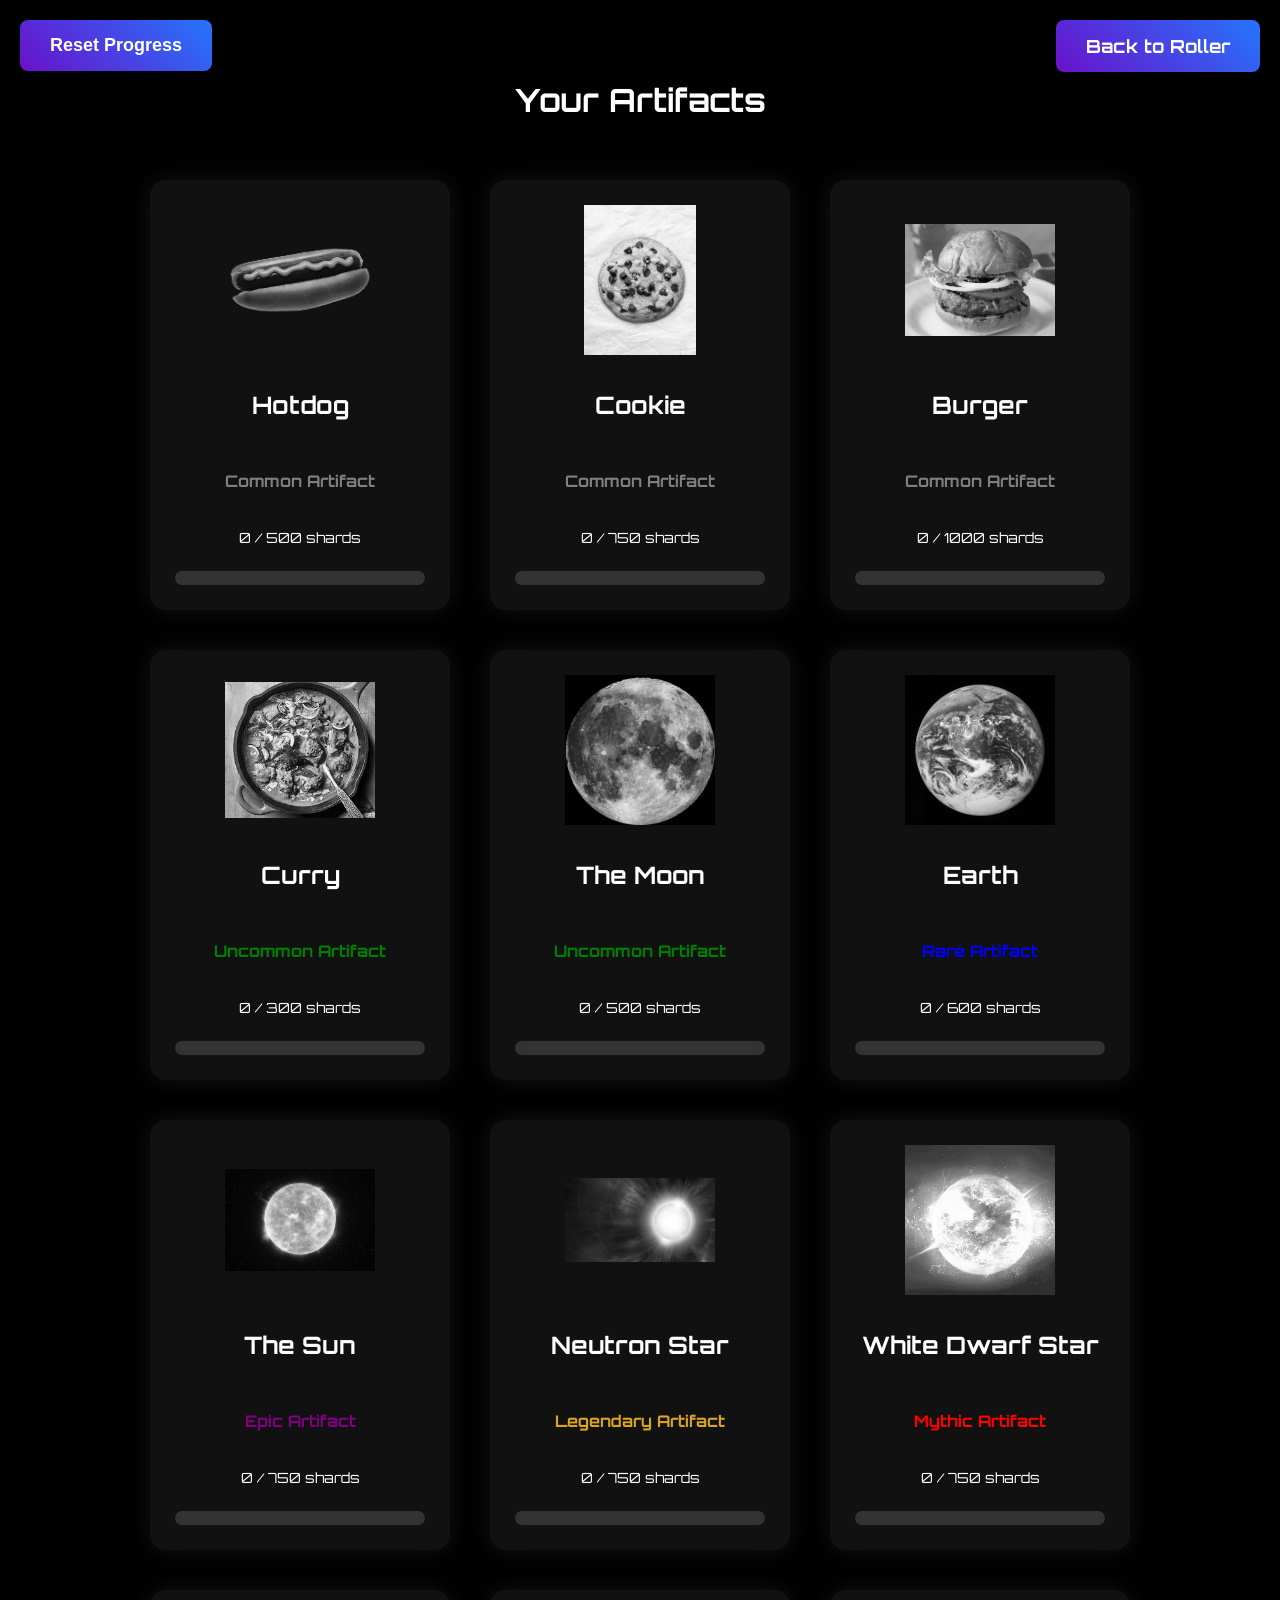
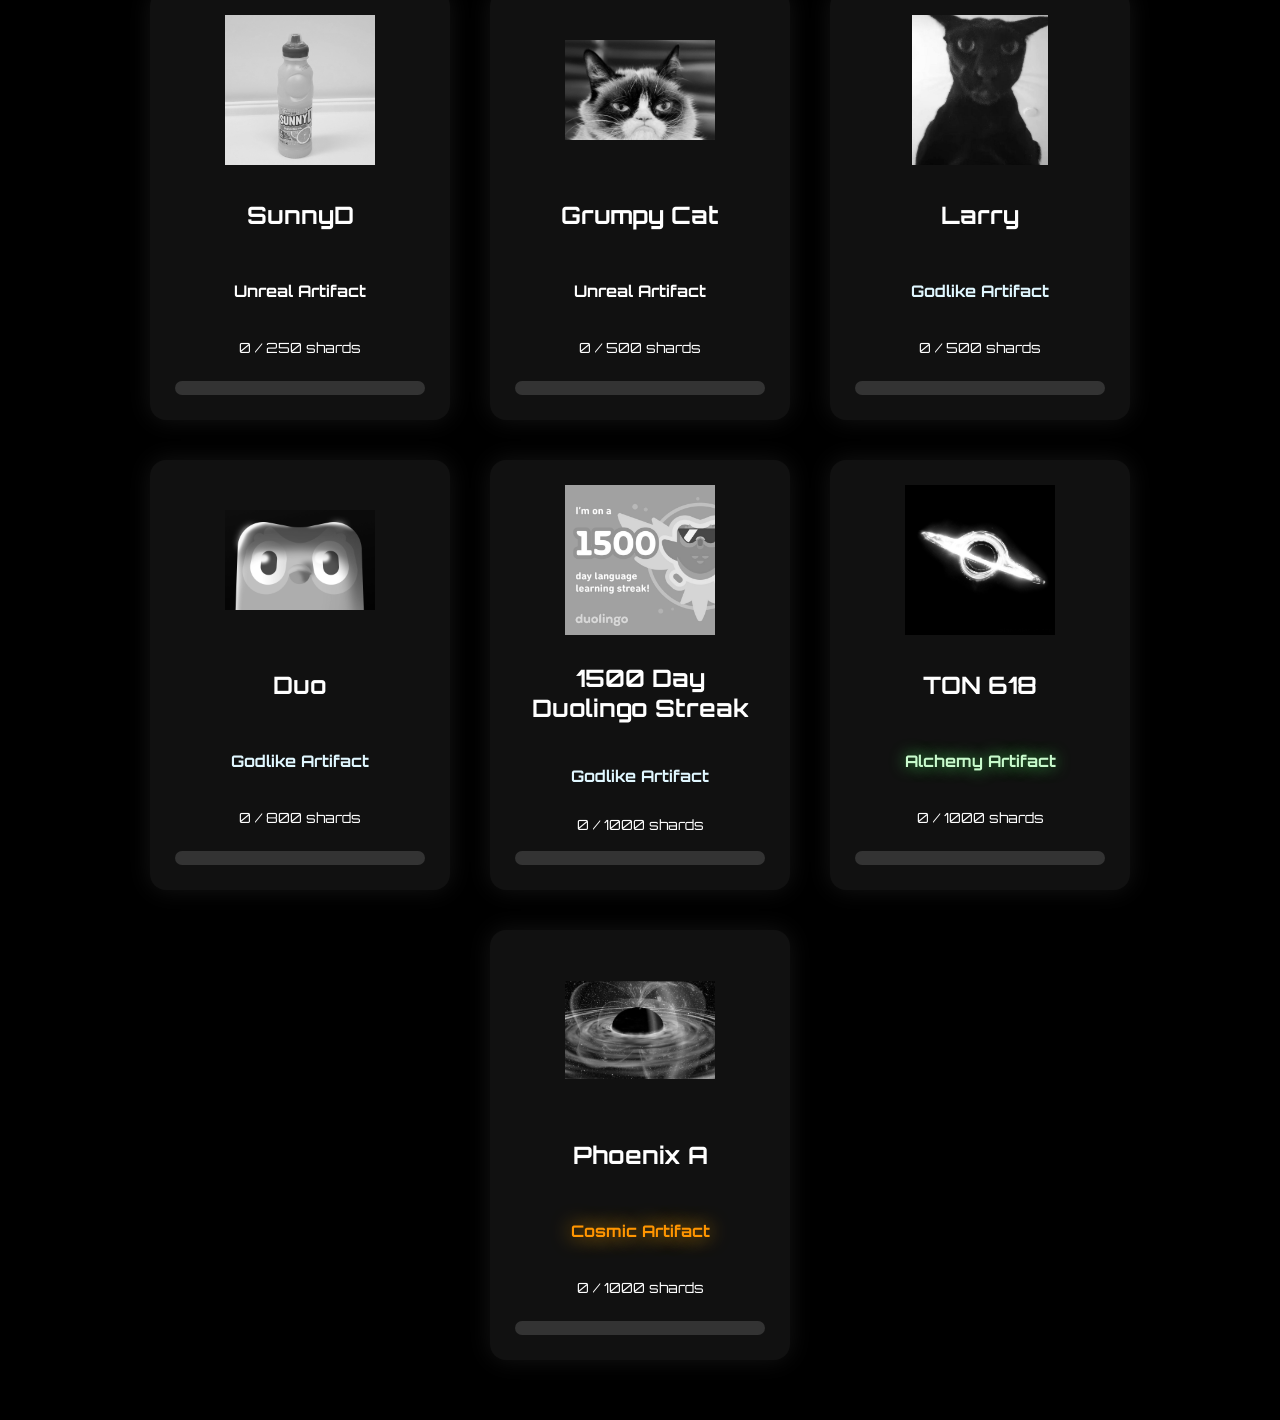
==== Game/artifacts.html @ 5b18cb6e "Organization for beta 9, new event, image fixes" ====
<!DOCTYPE html>
<html lang="en">

<head>
    <meta charset="UTF-8">
    <meta name="viewport" content="width=device-width, initial-scale=1.0">
    <title>Lucky Roller Artifacts</title>
    <link rel="stylesheet" href="/Game/CSS/artifacts.css">
</head>

<body>

    <button class="cool-button reset-button" onclick="resetShards()">Reset Progress</button>
    <a href="luckyRoller.html" class="cool-button back-button">Back to Roller</a>

    <h1>Your Artifacts</h1>

    <div class="artifact-container">

        <!-- Hotdog -->
        <div class="artifact-card">
            <img id="hotdogImage"
                src="/Assests/hotDog.png">
            <h2>Hotdog</h2>
            <p class="rarity" data-rarity="common">Common Artifact</p>
            <div class="progress-text" id="hotdogProgressText"></div>
            <div class="progress-bar">
                <div class="progress-fill" id="hotdogProgressFill"></div>
            </div>
        </div>

        <!-- Cookie -->
        <div class="artifact-card">
            <img id="cookieImage"
                src="/Assests/cookie.webp">
            <h2>Cookie</h2>
            <p class="rarity" data-rarity="common">Common Artifact</p>
            <div class="progress-text" id="cookieProgressText"></div>
            <div class="progress-bar">
                <div class="progress-fill" id="cookieProgressFill"></div>
            </div>
        </div>

        <!-- Burger -->
        <div class="artifact-card">
            <img id="burgerImage"
                src="/Assests/burger.jpg">
            <h2>Burger</h2>
            <p class="rarity" data-rarity="common">Common Artifact</p>
            <div class="progress-text" id="burgerProgressText"></div>
            <div class="progress-bar">
                <div class="progress-fill" id="burgerProgressFill"></div>
            </div>
        </div>

        <!-- Curry -->
        <div class="artifact-card">
            <img id="curryImage"
                src="/Assests/curry.jpg">
            <h2>Curry</h2>
            <p class="rarity" data-rarity="uncommon">Uncommon Artifact</p>
            <div class="progress-text" id="curryProgressText"></div>
            <div class="progress-bar">
                <div class="progress-fill" id="curryProgressFill"></div>
            </div>
        </div>

        <!-- The Moon -->
        <div class="artifact-card">
            <img id="moonImage"
                src="/Assests/moon.webp">
            <h2>The Moon</h2>
            <p class="rarity" data-rarity="uncommon">Uncommon Artifact</p>
            <div class="progress-text" id="moonProgressText"></div>
            <div class="progress-bar">
                <div class="progress-fill" id="moonProgressFill"></div>
            </div>
        </div>

        <!-- Earth -->
        <div class="artifact-card">
            <img id="earthImage"
                src="/Assests/earth.jpg">
            <h2>Earth</h2>
            <p class="rarity" data-rarity="rare">Rare Artifact</p>
            <div class="progress-text" id="earthProgressText"></div>
            <div class="progress-bar">
                <div class="progress-fill" id="earthProgressFill"></div>
            </div>
        </div>

        <!-- The Sun -->
        <div class="artifact-card">
            <img id="sunImage" src="/Assests/sun.webp">
            <h2>The Sun</h2>
            <p class="rarity" data-rarity="epic">Epic Artifact</p>
            <div class="progress-text" id="sunProgressText"></div>
            <div class="progress-bar">
                <div class="progress-fill" id="sunProgressFill"></div>
            </div>
        </div>

        <!-- Neutron Star -->
        <div class="artifact-card">
            <img id="neutronStarImage" src="/Assests/neutronStar.jpg">
            <h2>Neutron Star</h2>
            <p class="rarity" data-rarity="legendary">Legendary Artifact</p>
            <div class="progress-text" id="neutronStarProgressText"></div>
            <div class="progress-bar">
                <div class="progress-fill" id="neutronStarProgressFill"></div>
            </div>
        </div>

        <!-- White Dwarf Star -->
        <div class="artifact-card">
            <img id="whiteDwarfImage"
                src="/Assests/whiteDwarfStar.jpg">
            <h2>White Dwarf Star</h2>
            <p class="rarity" data-rarity="mythic">Mythic Artifact</p>
            <div class="progress-text" id="whiteDwarfProgressText"></div>
            <div class="progress-bar">
                <div class="progress-fill" id="whiteDwarfProgressFill"></div>
            </div>
        </div>

        <!-- SunnyD -->
        <div class="artifact-card">
            <img id="sunnydImage" src="/Assests/sunnyD.jpg">
            <h2>SunnyD</h2>
            <p class="rarity" data-rarity="unreal">Unreal Artifact</p>
            <div class="progress-text" id="sunnydProgressText"></div>
            <div class="progress-bar">
                <div class="progress-fill" id="sunnydProgressFill"></div>
            </div>
        </div>

        <!-- Grumpy Cat -->
        <div class="artifact-card">
            <img id="grumpyCatImage"
                src="/Assests/grumpyCat.webp">
            <h2>Grumpy Cat</h2>
            <p class="rarity" data-rarity="unreal">Unreal Artifact</p>
            <div class="progress-text" id="grumpyCatProgressText"></div>
            <div class="progress-bar">
                <div class="progress-fill" id="grumpyCatProgressFill"></div>
            </div>
        </div>

        <!-- Larry -->
        <div class="artifact-card">
            <img id="larryImage" src="/Assests/larry.jpeg">
            <h2>Larry</h2>
            <p class="rarity" data-rarity="godlike">Godlike Artifact</p>
            <div class="progress-text" id="larryProgressText"></div>
            <div class="progress-bar">
                <div class="progress-fill" id="larryProgressFill"></div>
            </div>
        </div>

        <!-- Duo -->
        <div class="artifact-card">
            <img id="duoImage" src="/Assests/duo.webp">
            <h2>Duo</h2>
            <p class="rarity" data-rarity="godlike">Godlike Artifact</p>
            <div class="progress-text" id="duoProgressText"></div>
            <div class="progress-bar">
                <div class="progress-fill" id="duoProgressFill"></div>
            </div>
        </div>

        <!-- 1500 Day Duolingo Streak -->
        <div class="artifact-card">
            <img id="duoStreakImage" src="/Assests/1500Day.jpg">
            <h2>1500 Day Duolingo Streak</h2>
            <p class="rarity" data-rarity="godlike">Godlike Artifact</p>
            <div class="progress-text" id="duoStreakProgressText"></div>
            <div class="progress-bar">
                <div class="progress-fill" id="duoStreakProgressFill"></div>
            </div>
        </div>

        <!-- TON 618 -->
        <div class="artifact-card">
            <img id="ton618Image" src="/Assests/ton618.png">
            <h2>TON 618</h2>
            <p class="rarity" data-rarity="alchemy">Alchemy Artifact</p>
            <div class="progress-text" id="ton618ProgressText"></div>
            <div class="progress-bar">
                <div class="progress-fill" id="ton618ProgressFill"></div>
            </div>
        </div>

        <!-- Phoenix A -->
        <div class="artifact-card">
            <img id="phoenixAImage"
                src="/Assests/phoenixA.webp">
            <h2>Phoenix A</h2>
            <p class="rarity" data-rarity="cosmic">Cosmic Artifact</p>
            <div class="progress-text" id="phoenixAProgressText"></div>
            <div class="progress-bar">
                <div class="progress-fill" id="phoenixAProgressFill"></div>
            </div>
        </div>

    </div>

    <script src="/Game/JS/artifacts.js"></script>

</body>

</html>
---- Game/CSS/artifacts.css ----
@import url('https://fonts.googleapis.com/css2?family=Orbitron:wght@400;700;900&display=swap');

        body {
            background-color: black;
            color: white;
            font-family: 'Orbitron', sans-serif;
            margin: 0;
        }

        .back-button,
        .reset-button {
            position: fixed;
            top: 20px;
            z-index: 1000;
        }

        .back-button {
            right: 20px;
        }

        .reset-button {
            left: 20px;
        }

        .cool-button {
            padding: 15px 30px;
            border: none;
            border-radius: 8px;
            cursor: pointer;
            font-size: 18px;
            font-weight: bold;
            text-decoration: none;
            color: white;
            background: linear-gradient(45deg, #6a11cb 0%, #2575fc 100%);
            box-shadow: 0 4px 15px rgba(0, 0, 0, 0.2);
            transition: all 0.3s ease;
        }

        .cool-button:hover {
            background: linear-gradient(45deg, #5c0cad 0%, #1e64d8 100%);
        }

        h1 {
            text-align: center;
            margin-top: 80px;
        }

        .artifact-container {
            display: flex;
            justify-content: center;
            gap: 40px;
            margin: 60px auto;
            flex-wrap: wrap;
            max-width: 1200px;
        }

        .artifact-card {
            background: #111;
            border-radius: 16px;
            padding: 25px;
            width: 250px;
            text-align: center;
            box-shadow: 0 0 25px rgba(255, 255, 255, 0.08);
            display: flex;
            flex-direction: column;
            justify-content: space-between;
            height: 380px;
        }

        .artifact-card img {
            width: 150px;
            height: 150px;
            object-fit: contain;
            filter: grayscale(100%);
            transition: filter 0.4s ease;
            margin: 0 auto;
        }

        .artifact-card img.unlocked {
            filter: grayscale(0%);
        }

        .rarity {
            margin-bottom: 12px;
            font-weight: bold;
        }

        .rarity[data-rarity="common"] {
            color: gray;
        }

        .rarity[data-rarity="uncommon"] {
            color: green;
        }

        .rarity[data-rarity="rare"] {
            color: blue;
        }

        .rarity[data-rarity="epic"] {
            color: purple;
        }

        .rarity[data-rarity="legendary"] {
            color: goldenrod;
        }

        .rarity[data-rarity="mythic"] {
            color: red;
        }

        .rarity[data-rarity="unreal"] {
            color: white;
        }

        .rarity[data-rarity="godlike"] {
            color: #e0f7ff;
            animation: godlikeGlow 3s infinite alternate;
        }

        .rarity[data-rarity="alchemy"] {
            color: #c8facc;
            animation: alchemyGlow 2s infinite alternate;
            text-shadow: 0 0 15px #43c653;
        }

        .rarity[data-rarity="cosmic"] {
            color: #ff9500;
            animation: cosmicGlow 2.5s infinite alternate;
            text-shadow: 0 0 20px #ffaa00;
        }

        @keyframes godlikeGlow {
            0% {
                color: #e0f7ff;
                text-shadow: 0 0 10px #e0f7ff;
            }

            100% {
                color: #1565c0;
                text-shadow: 0 0 35px #1565c0;
            }
        }

        @keyframes alchemyGlow {
            0% {
                color: #c8facc;
                text-shadow: 0 0 10px #c8facc;
            }

            100% {
                color: #1f7a30;
                text-shadow: 0 0 35px #1f7a30;
            }
        }

        @keyframes cosmicGlow {
            0% {
                color: #ff9500;
                text-shadow: 0 0 15px #ff9500;
            }

            50% {
                color: #ffc300;
                text-shadow: 0 0 25px #ffc300;
            }

            100% {
                color: #ff6b00;
                text-shadow: 0 0 35px #ff6b00;
            }
        }

        .progress-text {
            margin: 10px 0;
            font-size: 14px;
        }

        .progress-bar {
            background: #333;
            border-radius: 10px;
            height: 14px;
            overflow: hidden;
        }

        .progress-fill {
            background: linear-gradient(90deg, #6a11cb, #2575fc);
            height: 100%;
            width: 0%;
            transition: width 0.4s ease;
        }
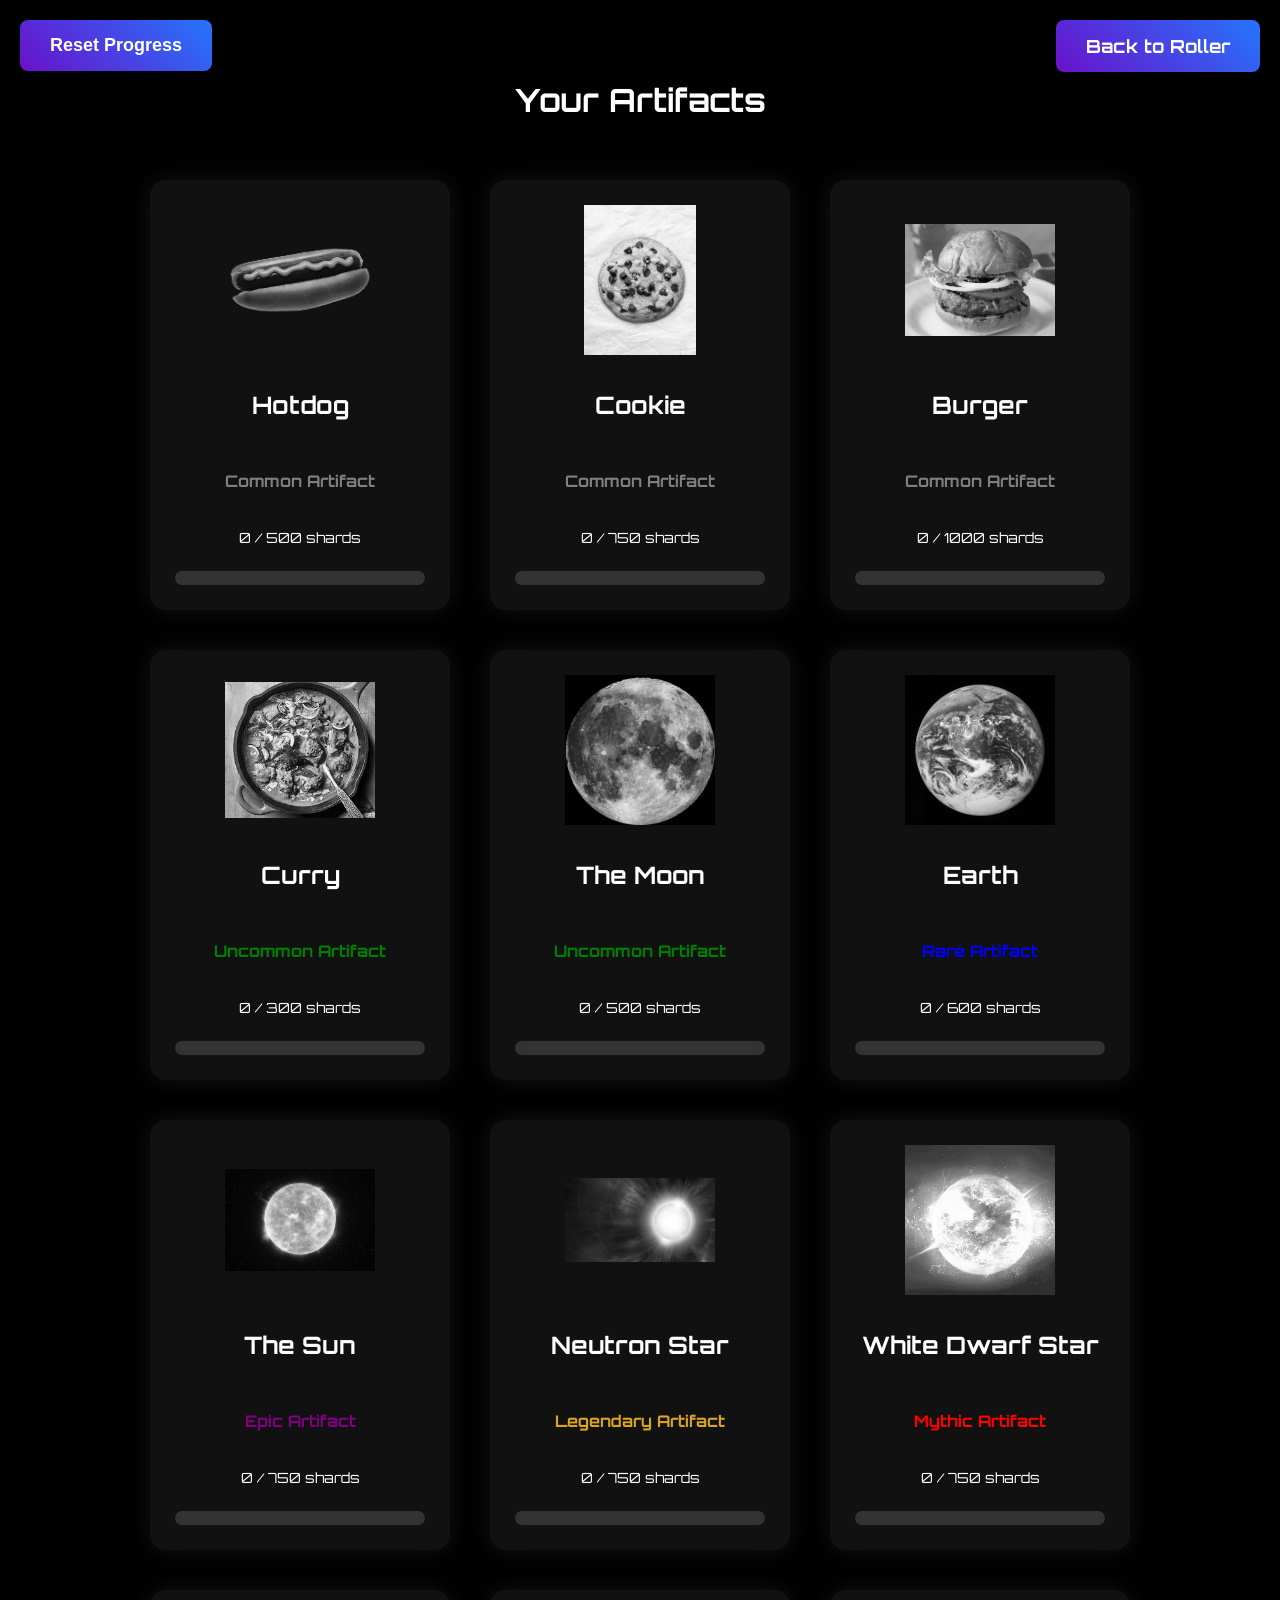
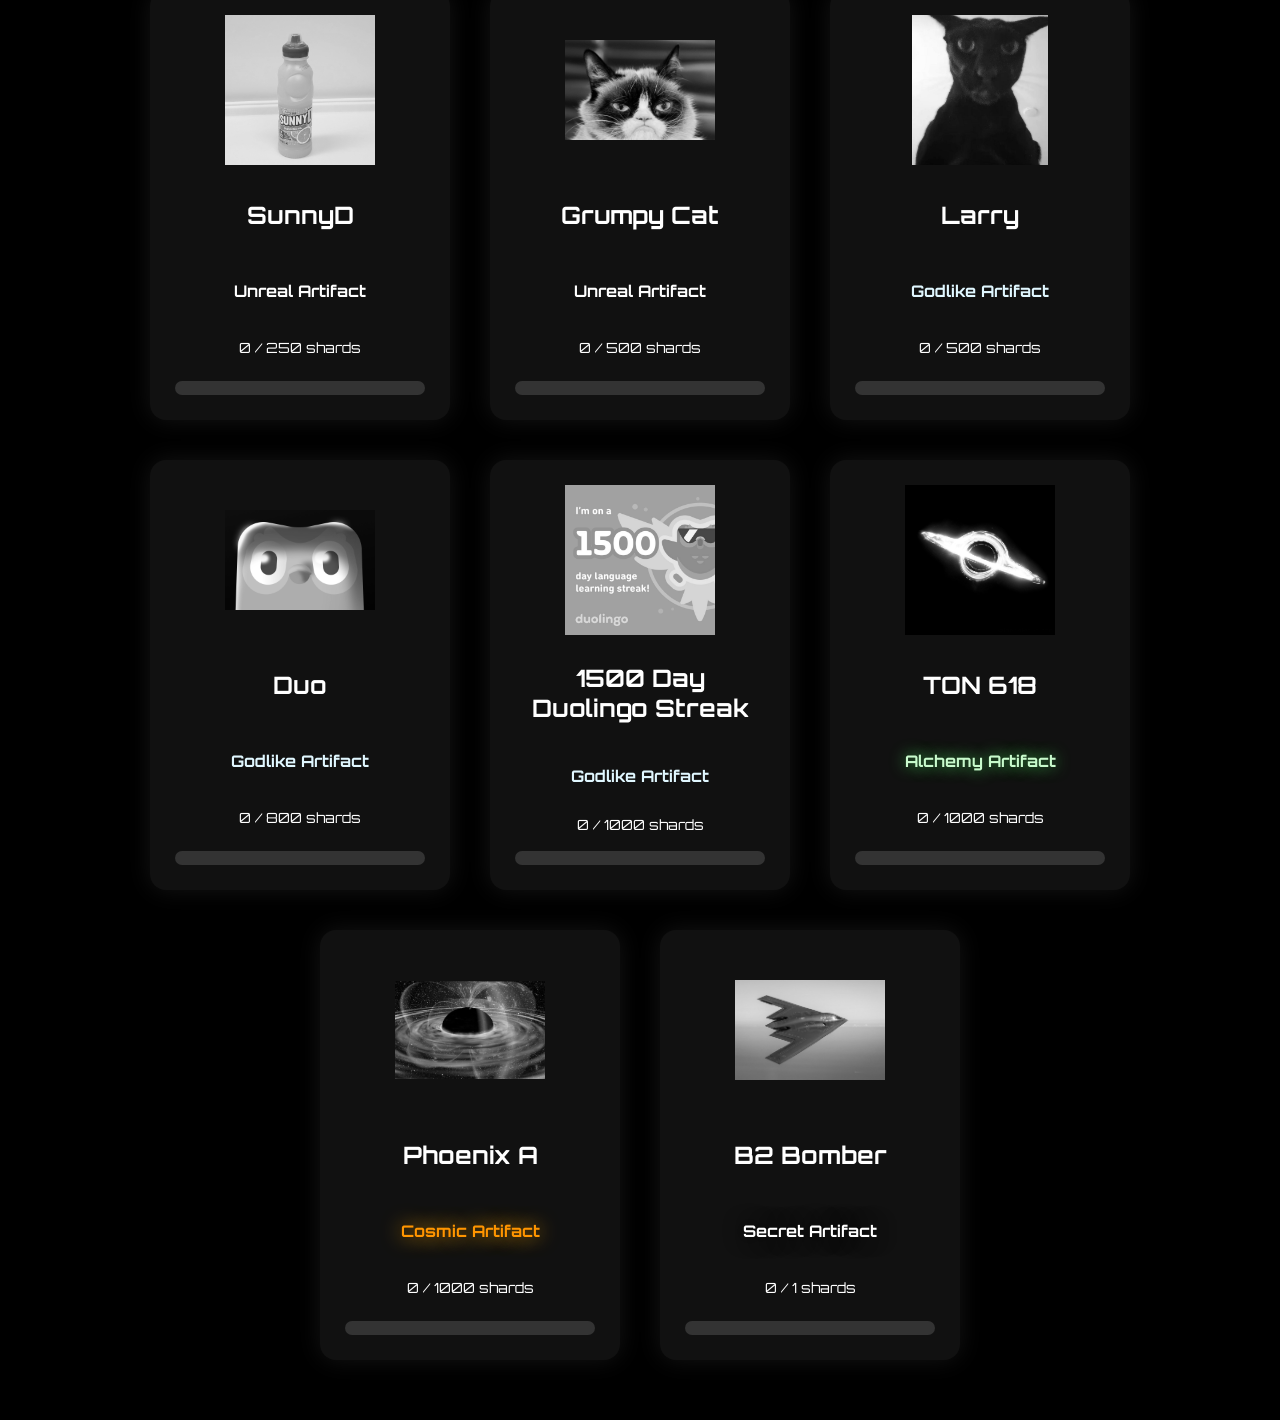
==== commit 3e996396: "Add files via upload" ====
--- a/Game/artifacts.html
+++ b/Game/artifacts.html
@@ -6,6 +6,7 @@
     <meta name="viewport" content="width=device-width, initial-scale=1.0">
     <title>Lucky Roller Artifacts</title>
     <link rel="stylesheet" href="/Game/CSS/artifacts.css">
+    <link rel="icon" type="image/png" href="/Assests/Images/signuplogingBG.jpg">
 </head>
 
 <body>
@@ -20,7 +21,7 @@
         <!-- Hotdog -->
         <div class="artifact-card">
             <img id="hotdogImage"
-                src="/Assests/hotDog.png">
+                src="/Assests/Images/hotDog.png">
             <h2>Hotdog</h2>
             <p class="rarity" data-rarity="common">Common Artifact</p>
             <div class="progress-text" id="hotdogProgressText"></div>
@@ -32,7 +33,7 @@
         <!-- Cookie -->
         <div class="artifact-card">
             <img id="cookieImage"
-                src="/Assests/cookie.webp">
+                src="/Assests/Images/cookie.webp">
             <h2>Cookie</h2>
             <p class="rarity" data-rarity="common">Common Artifact</p>
             <div class="progress-text" id="cookieProgressText"></div>
@@ -44,7 +45,7 @@
         <!-- Burger -->
         <div class="artifact-card">
             <img id="burgerImage"
-                src="/Assests/burger.jpg">
+                src="/Assests/Images/burger.jpg">
             <h2>Burger</h2>
             <p class="rarity" data-rarity="common">Common Artifact</p>
             <div class="progress-text" id="burgerProgressText"></div>
@@ -56,7 +57,7 @@
         <!-- Curry -->
         <div class="artifact-card">
             <img id="curryImage"
-                src="/Assests/curry.jpg">
+                src="/Assests/Images/curry.jpg">
             <h2>Curry</h2>
             <p class="rarity" data-rarity="uncommon">Uncommon Artifact</p>
             <div class="progress-text" id="curryProgressText"></div>
@@ -68,7 +69,7 @@
         <!-- The Moon -->
         <div class="artifact-card">
             <img id="moonImage"
-                src="/Assests/moon.webp">
+                src="/Assests/Images/moon.webp">
             <h2>The Moon</h2>
             <p class="rarity" data-rarity="uncommon">Uncommon Artifact</p>
             <div class="progress-text" id="moonProgressText"></div>
@@ -80,7 +81,7 @@
         <!-- Earth -->
         <div class="artifact-card">
             <img id="earthImage"
-                src="/Assests/earth.jpg">
+                src="/Assests/Images/earth.jpg">
             <h2>Earth</h2>
             <p class="rarity" data-rarity="rare">Rare Artifact</p>
             <div class="progress-text" id="earthProgressText"></div>
@@ -91,7 +92,7 @@
 
         <!-- The Sun -->
         <div class="artifact-card">
-            <img id="sunImage" src="/Assests/sun.webp">
+            <img id="sunImage" src="/Assests/Images/sun.webp">
             <h2>The Sun</h2>
             <p class="rarity" data-rarity="epic">Epic Artifact</p>
             <div class="progress-text" id="sunProgressText"></div>
@@ -102,7 +103,7 @@
 
         <!-- Neutron Star -->
         <div class="artifact-card">
-            <img id="neutronStarImage" src="/Assests/neutronStar.jpg">
+            <img id="neutronStarImage" src="/Assests/Images/neutronStar.jpg">
             <h2>Neutron Star</h2>
             <p class="rarity" data-rarity="legendary">Legendary Artifact</p>
             <div class="progress-text" id="neutronStarProgressText"></div>
@@ -113,8 +114,7 @@
 
         <!-- White Dwarf Star -->
         <div class="artifact-card">
-            <img id="whiteDwarfImage"
-                src="/Assests/whiteDwarfStar.jpg">
+            <img id="whiteDwarfImage" src="/Assests/Images/whiteDwarfStar.jpg">
             <h2>White Dwarf Star</h2>
             <p class="rarity" data-rarity="mythic">Mythic Artifact</p>
             <div class="progress-text" id="whiteDwarfProgressText"></div>
@@ -125,7 +125,7 @@
 
         <!-- SunnyD -->
         <div class="artifact-card">
-            <img id="sunnydImage" src="/Assests/sunnyD.jpg">
+            <img id="sunnydImage" src="/Assests/Images/sunnyD.jpg">
             <h2>SunnyD</h2>
             <p class="rarity" data-rarity="unreal">Unreal Artifact</p>
             <div class="progress-text" id="sunnydProgressText"></div>
@@ -136,8 +136,7 @@
 
         <!-- Grumpy Cat -->
         <div class="artifact-card">
-            <img id="grumpyCatImage"
-                src="/Assests/grumpyCat.webp">
+            <img id="grumpyCatImage" src="/Assests/Images/grumpyCat.webp">
             <h2>Grumpy Cat</h2>
             <p class="rarity" data-rarity="unreal">Unreal Artifact</p>
             <div class="progress-text" id="grumpyCatProgressText"></div>
@@ -148,7 +147,7 @@
 
         <!-- Larry -->
         <div class="artifact-card">
-            <img id="larryImage" src="/Assests/larry.jpeg">
+            <img id="larryImage" src="/Assests/Images/larry.jpeg">
             <h2>Larry</h2>
             <p class="rarity" data-rarity="godlike">Godlike Artifact</p>
             <div class="progress-text" id="larryProgressText"></div>
@@ -159,7 +158,7 @@
 
         <!-- Duo -->
         <div class="artifact-card">
-            <img id="duoImage" src="/Assests/duo.webp">
+            <img id="duoImage" src="/Assests/Images/duo.webp">
             <h2>Duo</h2>
             <p class="rarity" data-rarity="godlike">Godlike Artifact</p>
             <div class="progress-text" id="duoProgressText"></div>
@@ -170,7 +169,7 @@
 
         <!-- 1500 Day Duolingo Streak -->
         <div class="artifact-card">
-            <img id="duoStreakImage" src="/Assests/1500Day.jpg">
+            <img id="duoStreakImage" src="/Assests/Images/1500Day.jpg">
             <h2>1500 Day Duolingo Streak</h2>
             <p class="rarity" data-rarity="godlike">Godlike Artifact</p>
             <div class="progress-text" id="duoStreakProgressText"></div>
@@ -181,7 +180,7 @@
 
         <!-- TON 618 -->
         <div class="artifact-card">
-            <img id="ton618Image" src="/Assests/ton618.png">
+            <img id="ton618Image" src="/Assests/Images/ton618.png">
             <h2>TON 618</h2>
             <p class="rarity" data-rarity="alchemy">Alchemy Artifact</p>
             <div class="progress-text" id="ton618ProgressText"></div>
@@ -193,7 +192,7 @@
         <!-- Phoenix A -->
         <div class="artifact-card">
             <img id="phoenixAImage"
-                src="/Assests/phoenixA.webp">
+                src="/Assests/Images/phoenixA.webp">
             <h2>Phoenix A</h2>
             <p class="rarity" data-rarity="cosmic">Cosmic Artifact</p>
             <div class="progress-text" id="phoenixAProgressText"></div>
@@ -202,6 +201,18 @@
             </div>
         </div>
 
+        <!-- B2 Bomber -->
+        <div class="artifact-card">
+            <img id="b2BomberImage"
+                src="/Assests/Images/b2Bomber.jpg">
+            <h2>B2 Bomber</h2>
+            <p class="rarity" data-rarity="secret">Secret Artifact</p>
+            <div class="progress-text" id="b2BomberProgressText"></div>
+            <div class="progress-bar">
+                <div class="progress-fill" id="b2BomberProgressFill"></div>
+            </div>
+        </div>
+
     </div>
 
     <script src="/Game/JS/artifacts.js"></script>
--- a/Game/CSS/artifacts.css
+++ b/Game/CSS/artifacts.css
@@ -129,6 +129,11 @@
             animation: cosmicGlow 2.5s infinite alternate;
             text-shadow: 0 0 20px #ffaa00;
         }
+        
+        .rarity[data-rarity="secret"] {
+            color: white;
+            text-shadow: 0 0 20px black;
+        }
 
         @keyframes godlikeGlow {
             0% {
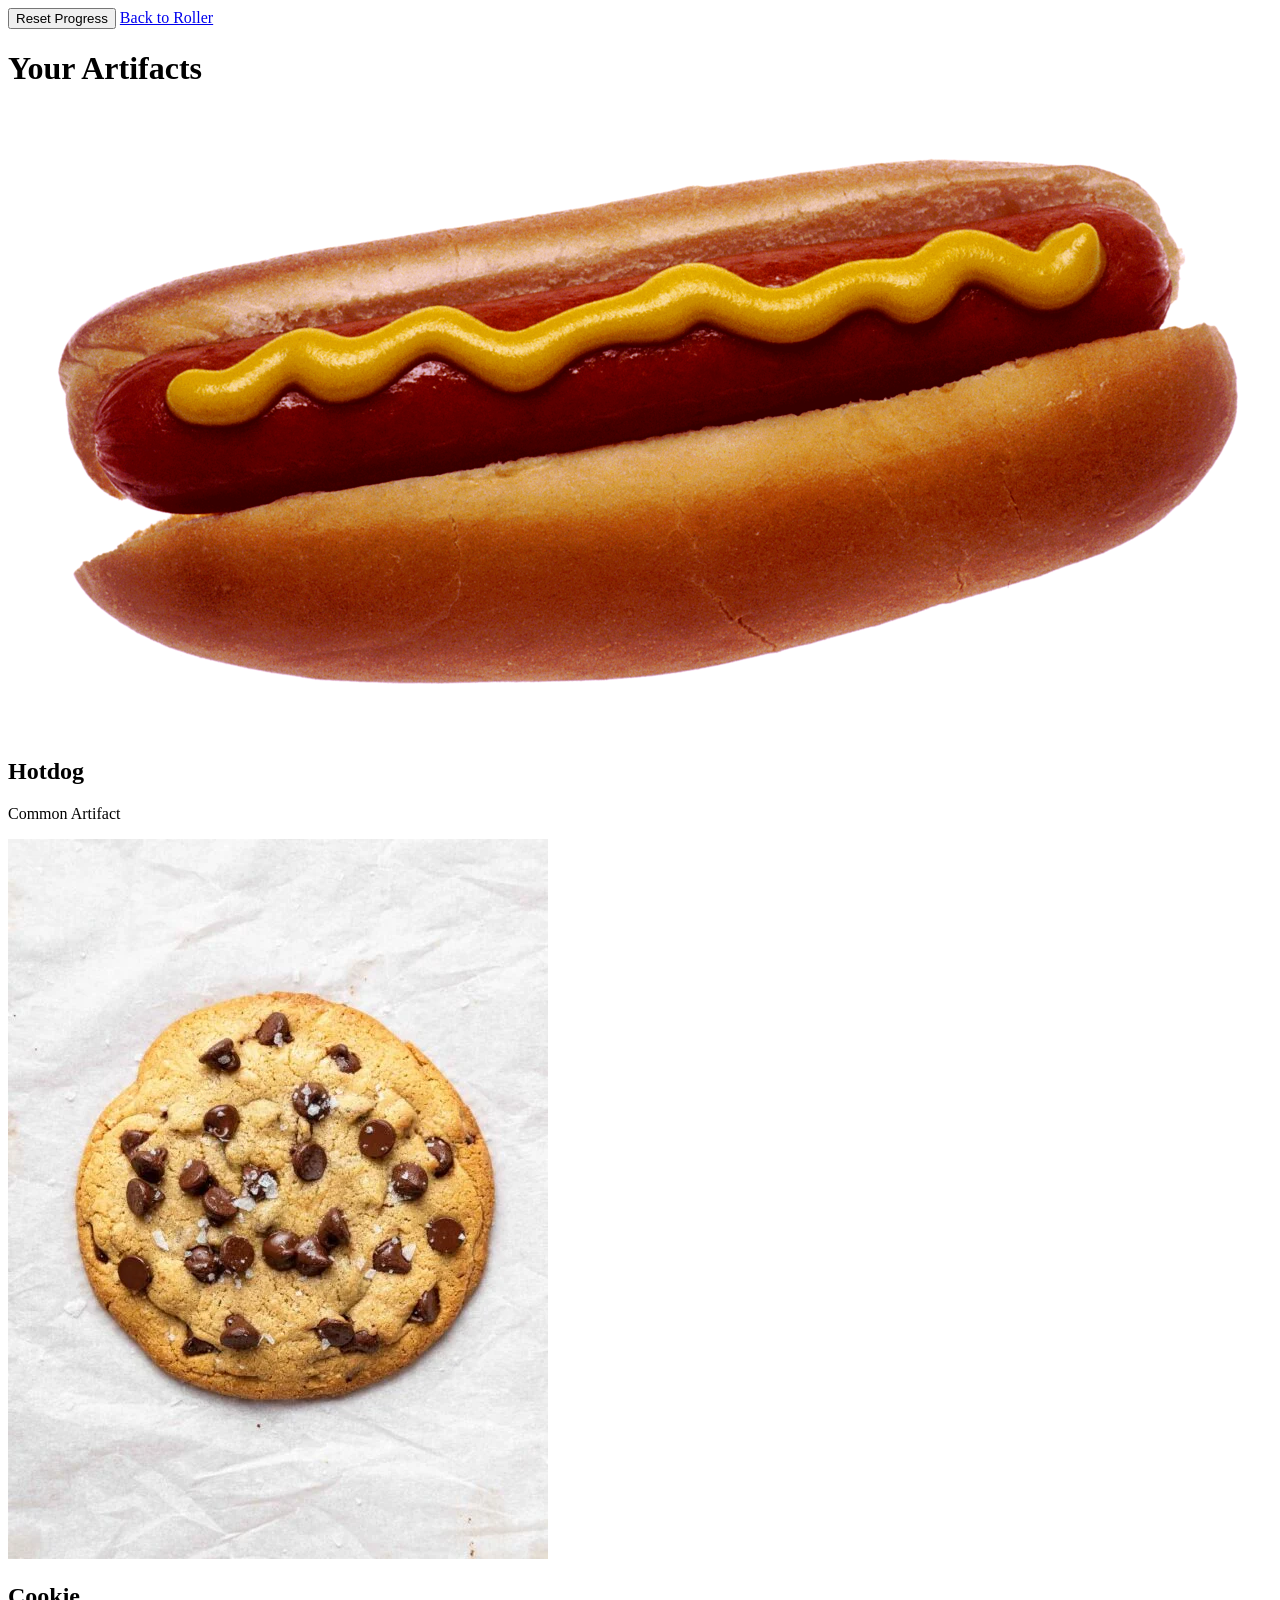
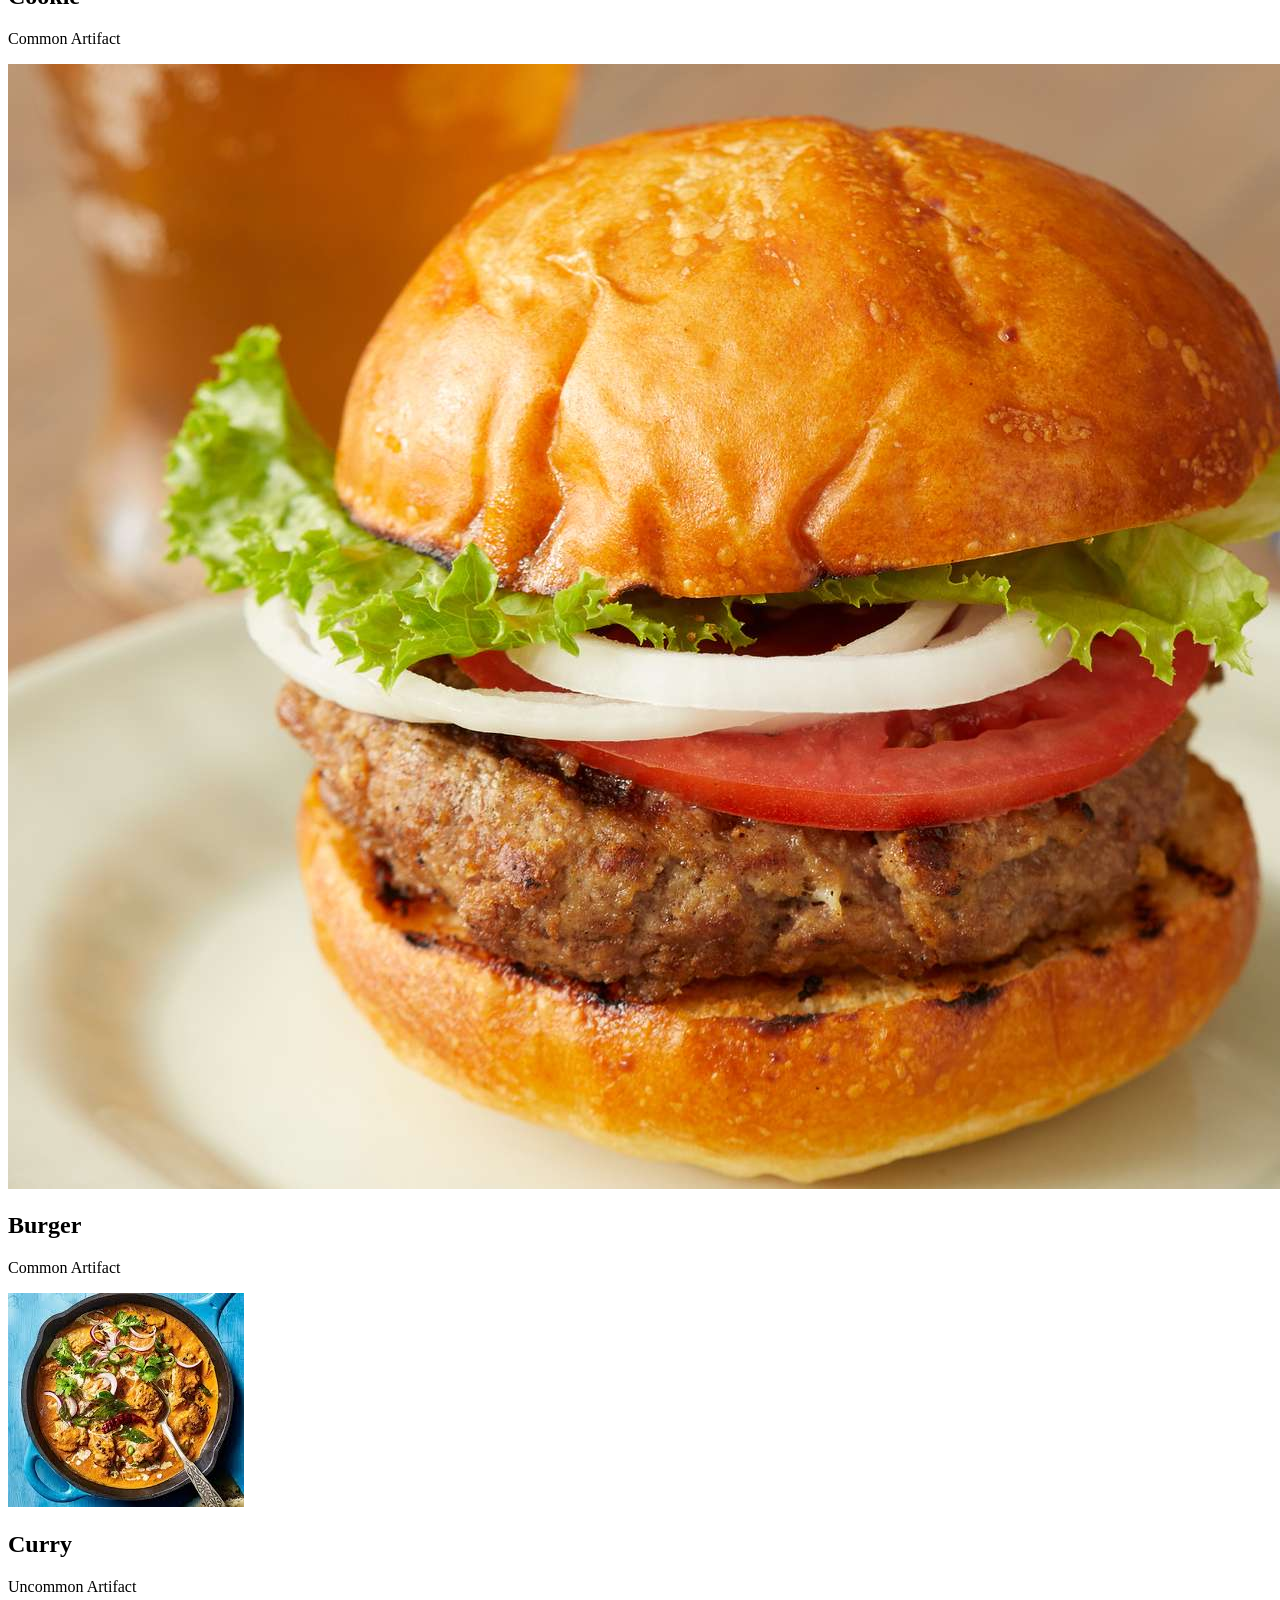
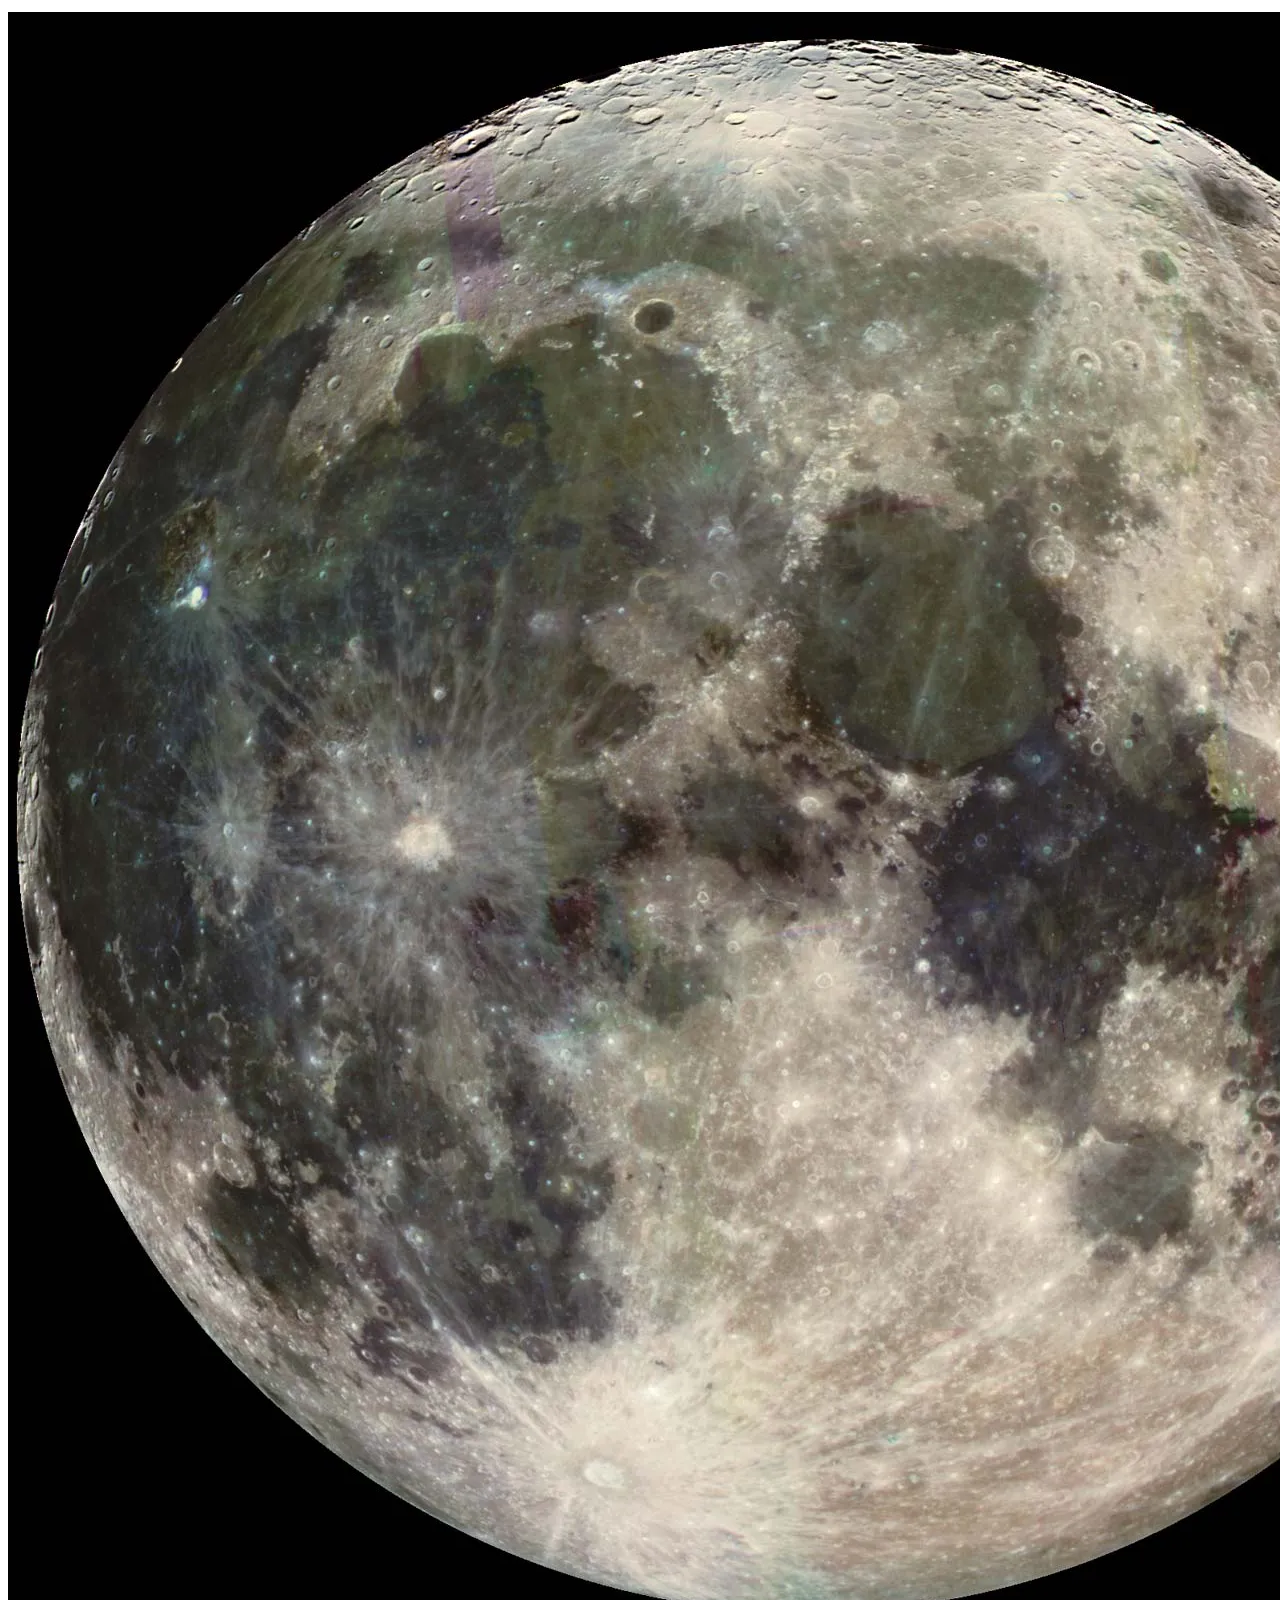
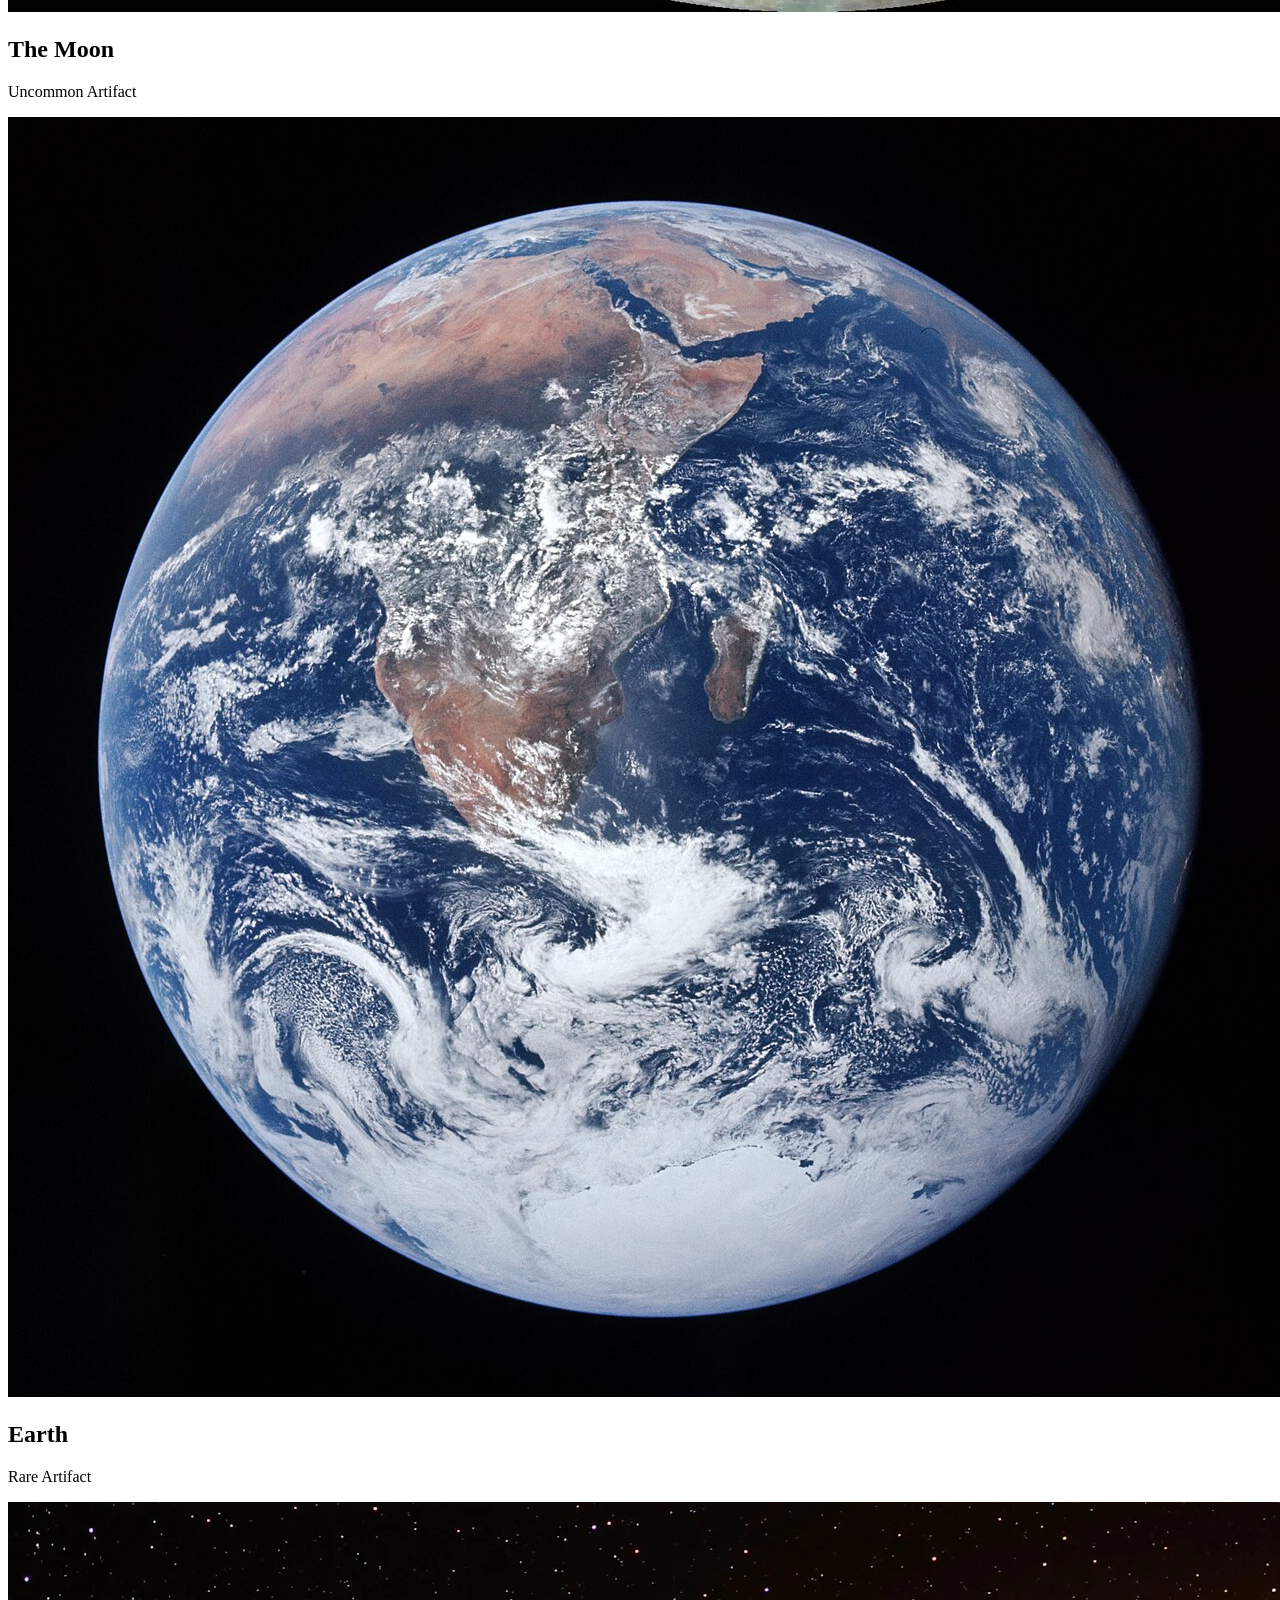
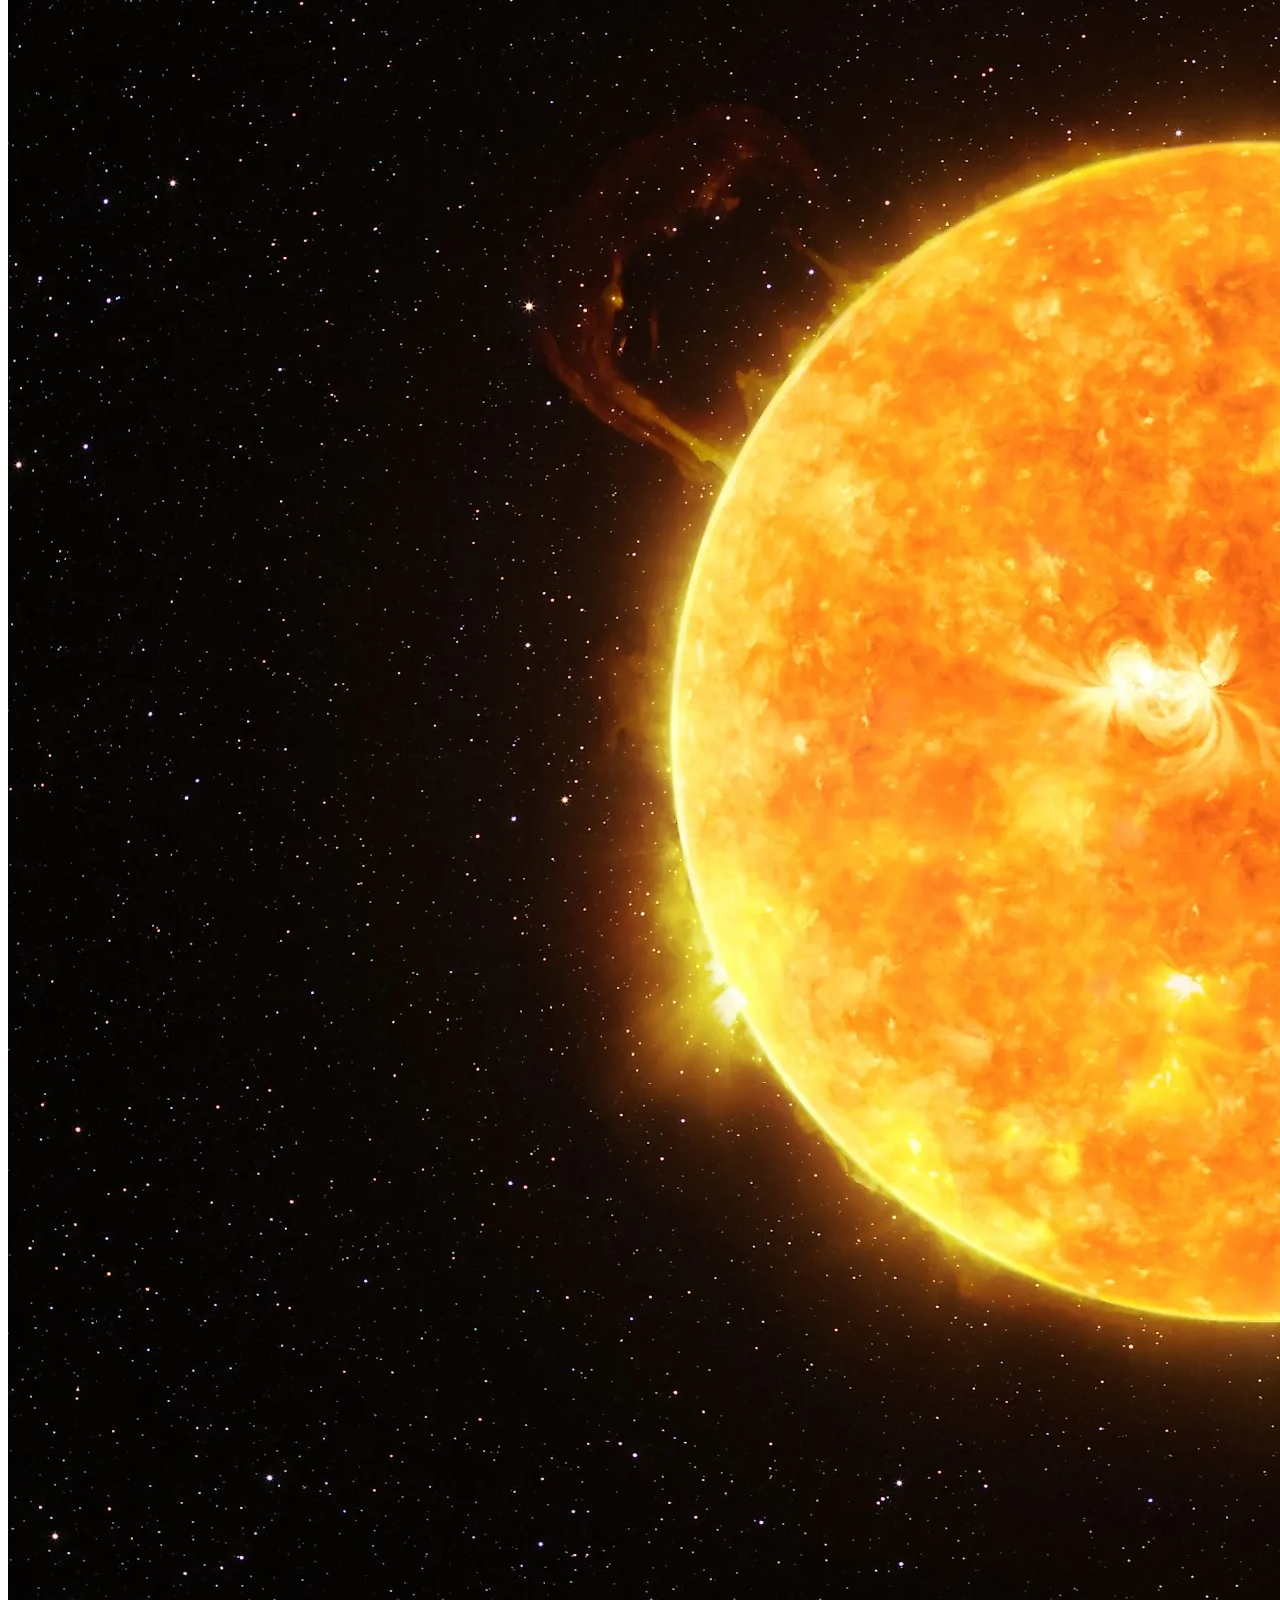
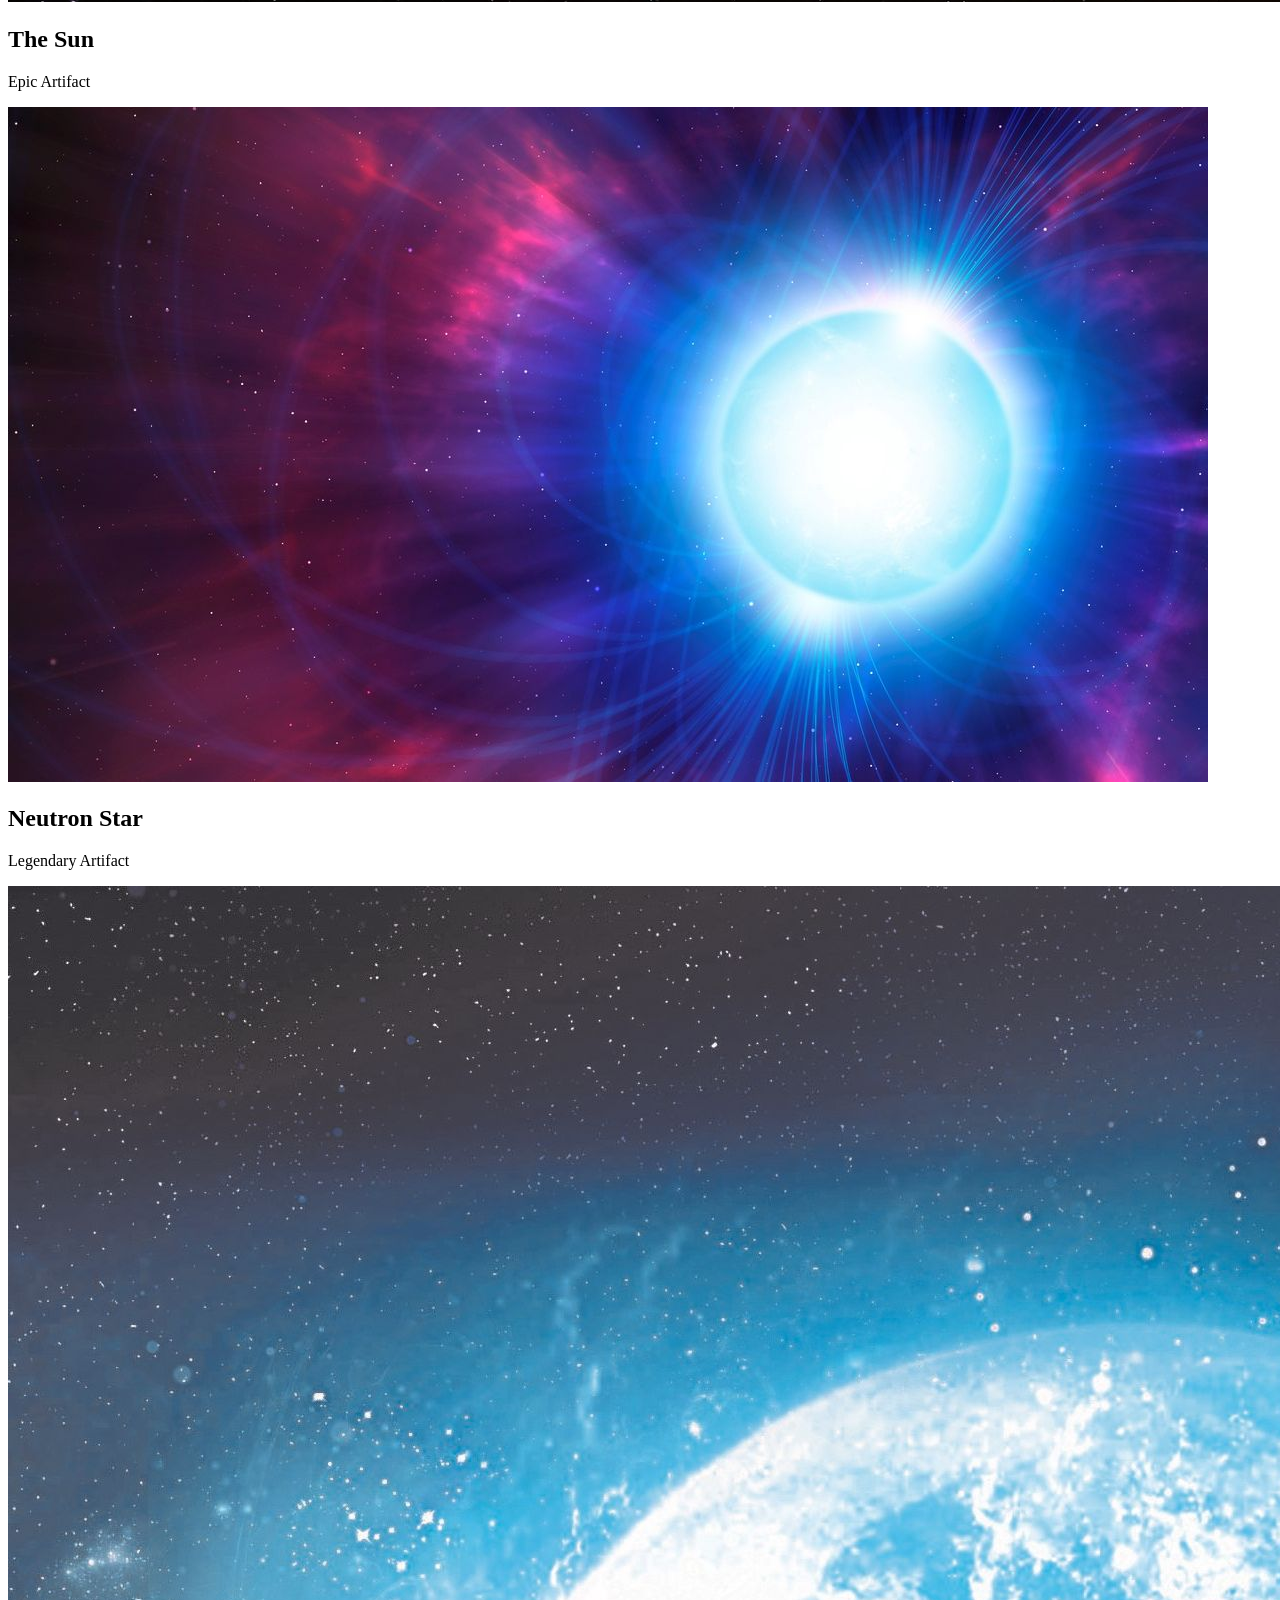
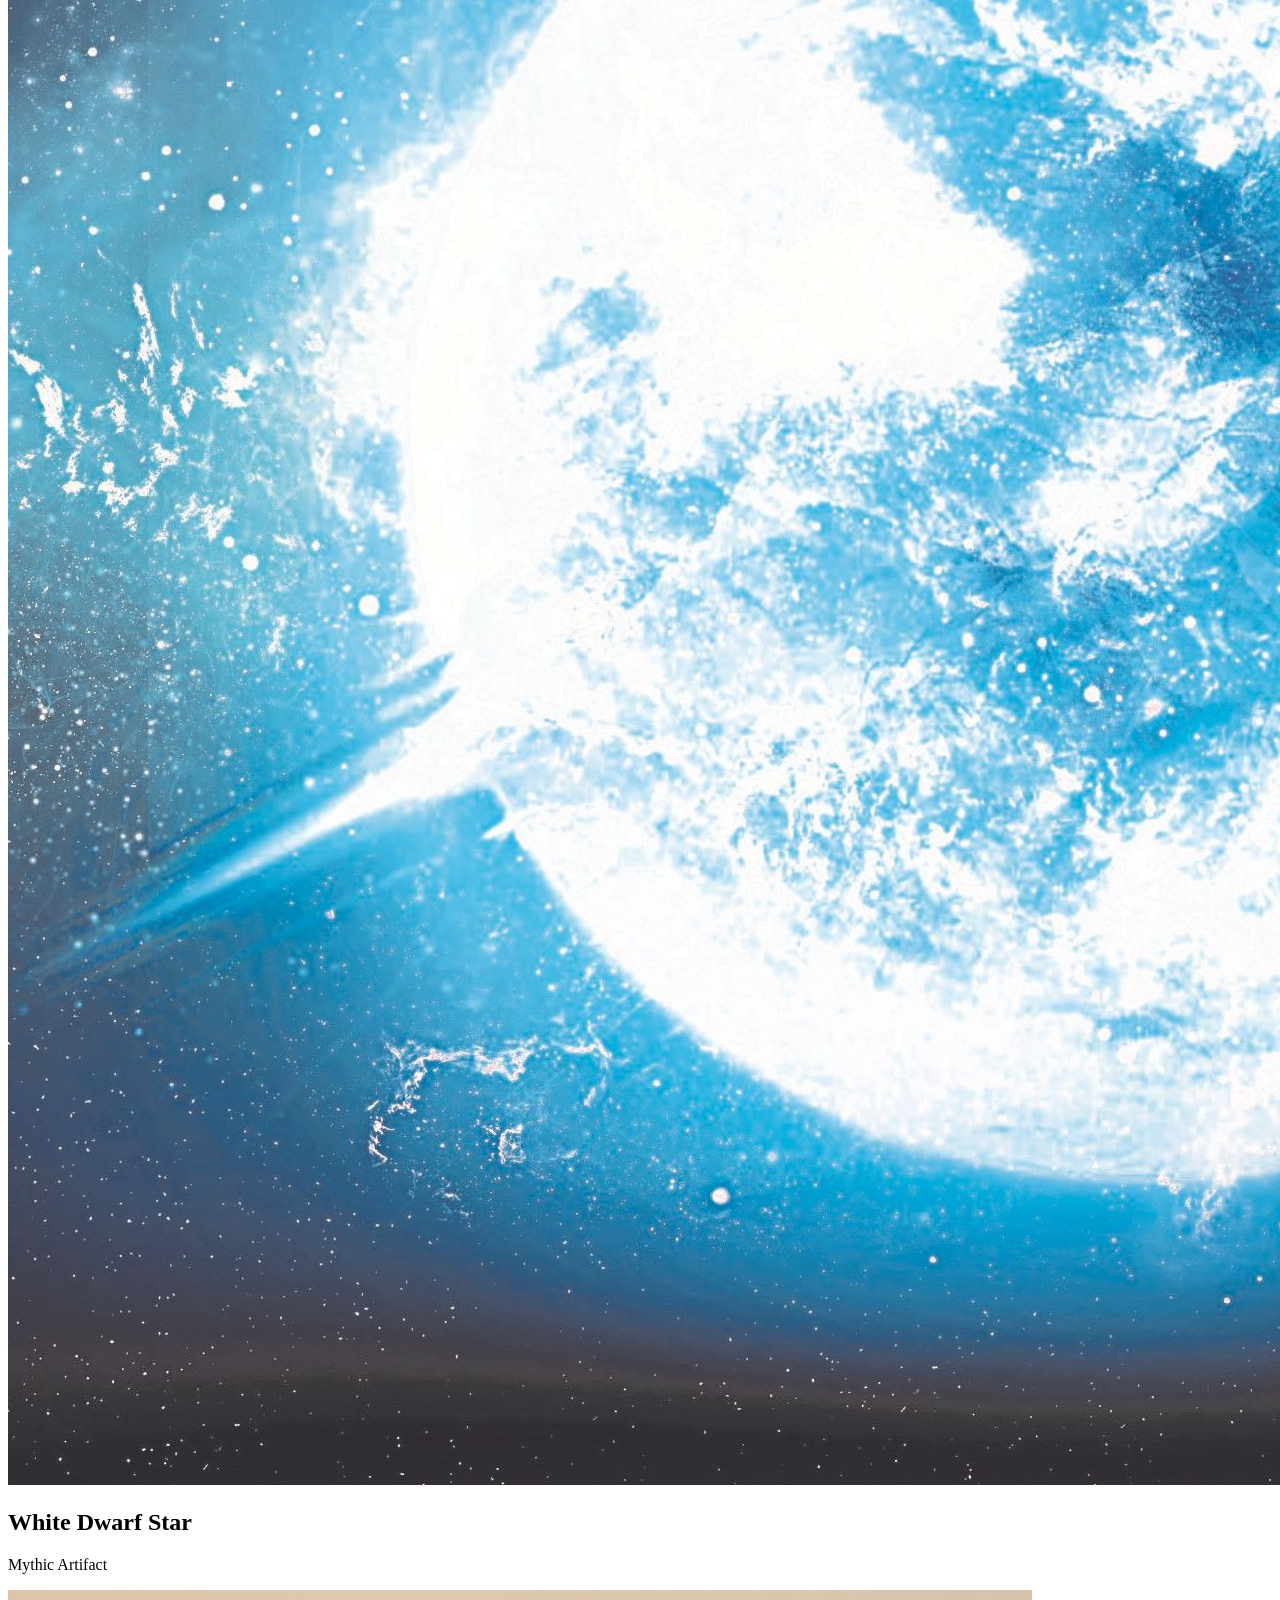
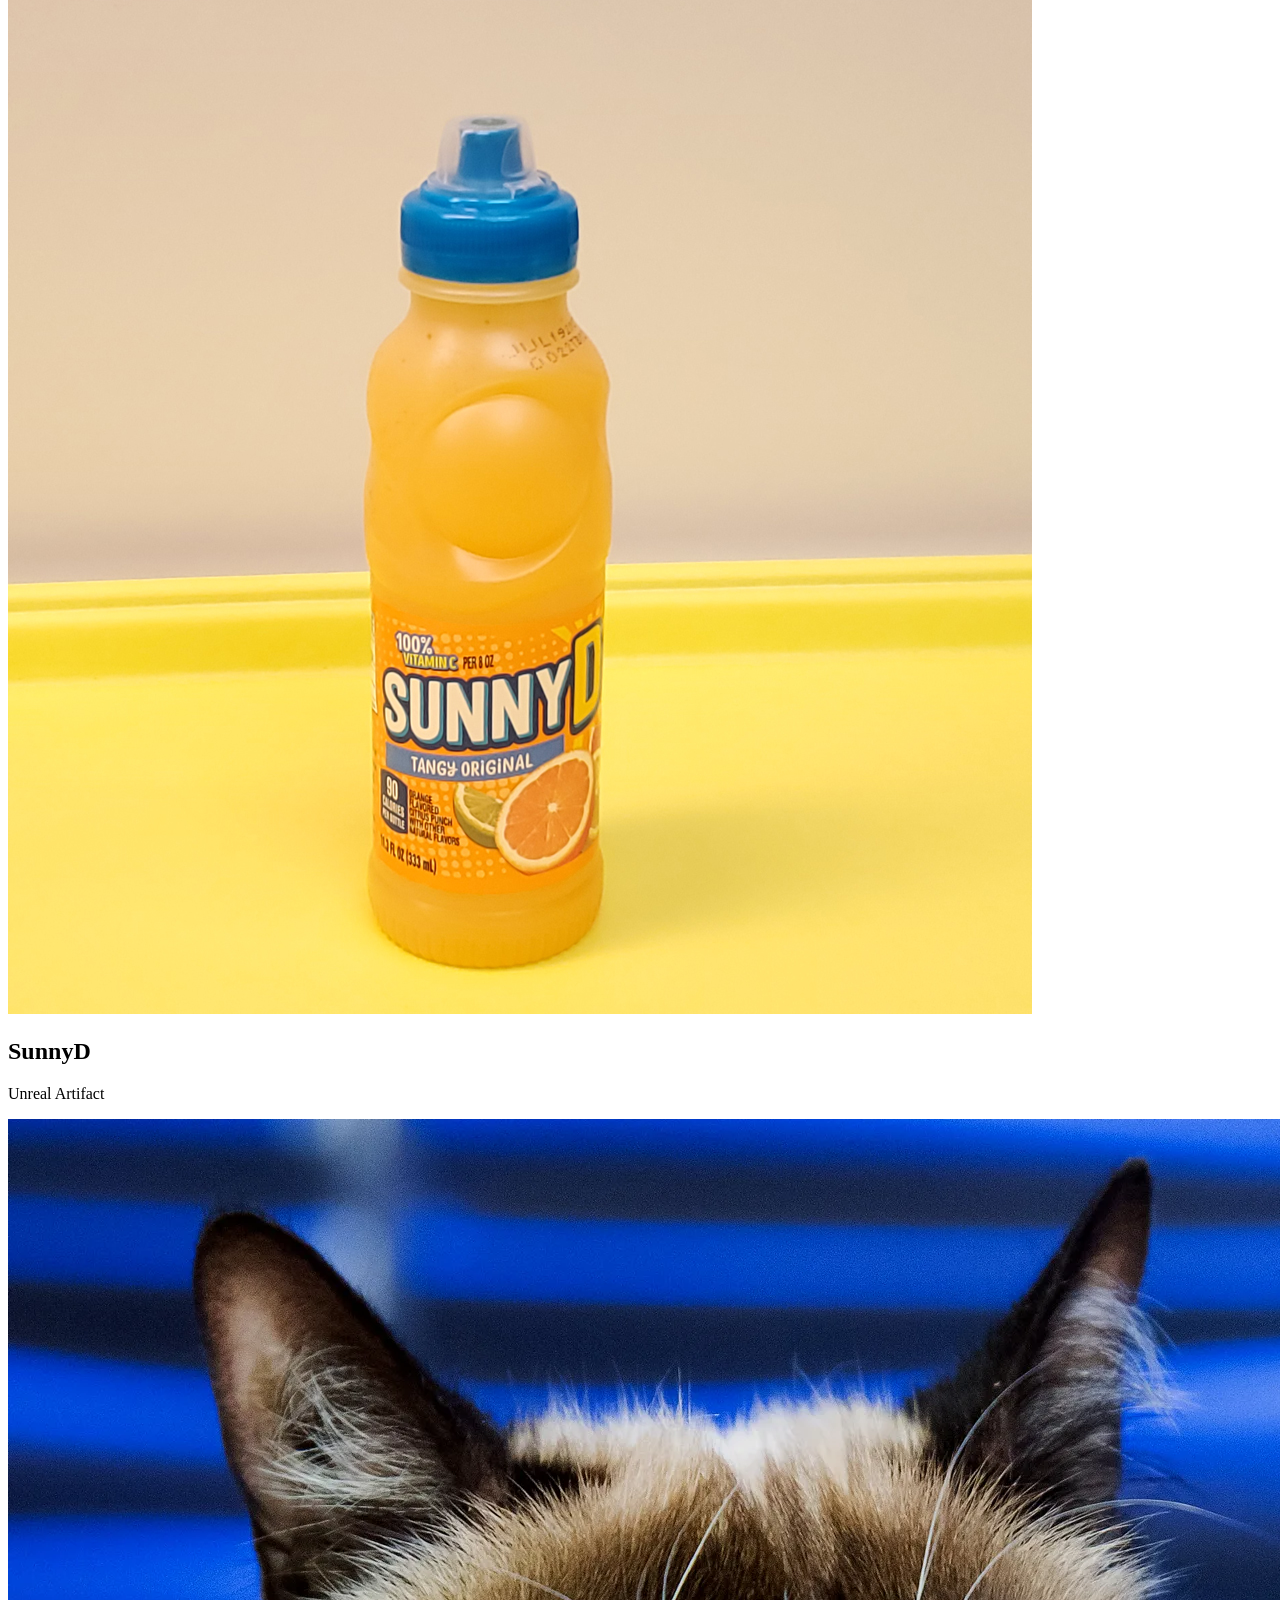
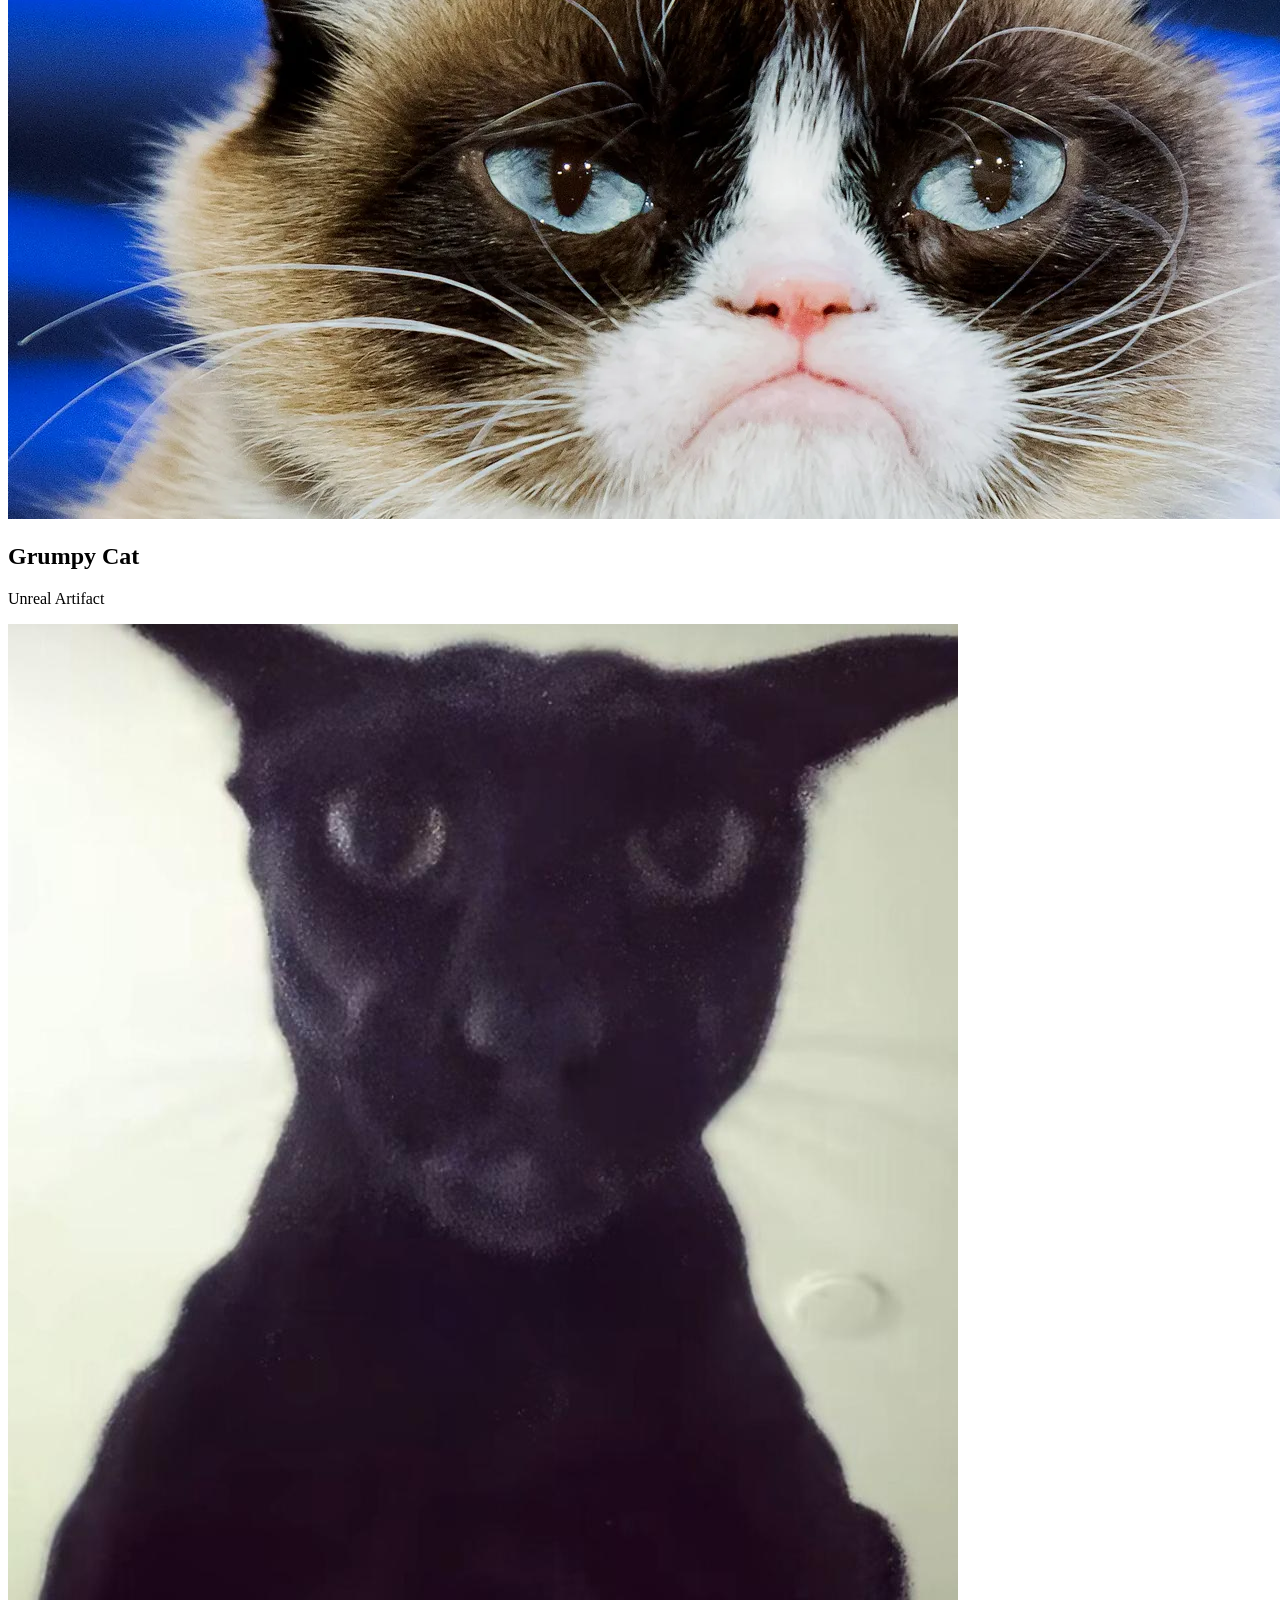
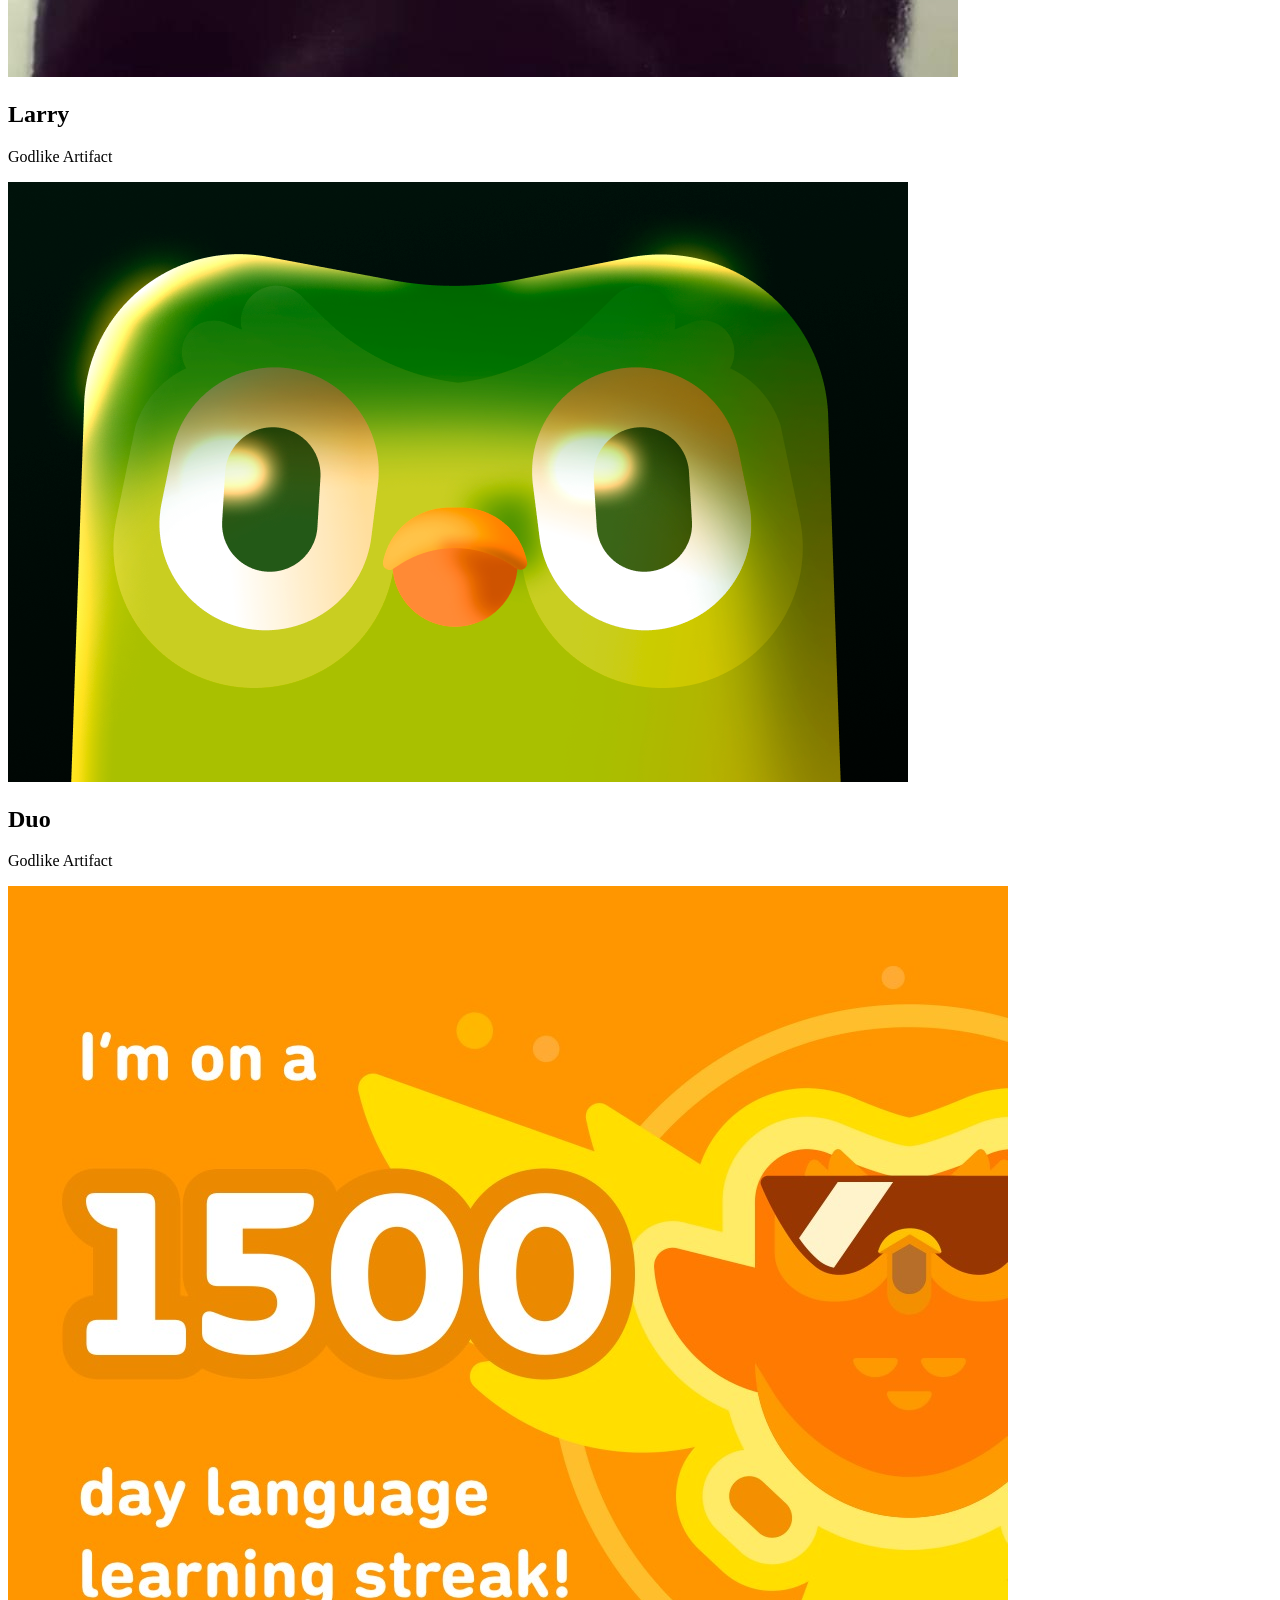
==== commit 74036a73: "Update stylesheet and script paths in artifacts.html" ====
--- a/Game/artifacts.html
+++ b/Game/artifacts.html
@@ -5,7 +5,7 @@
     <meta charset="UTF-8">
     <meta name="viewport" content="width=device-width, initial-scale=1.0">
     <title>Lucky Roller Artifacts</title>
-    <link rel="stylesheet" href="/Game/CSS/artifacts.css">
+    <link rel="stylesheet" href="/CSS/artifacts.css">
     <link rel="icon" type="image/png" href="/Assests/Images/signuplogingBG.jpg">
 </head>
 
@@ -215,8 +215,8 @@
 
     </div>
 
-    <script src="/Game/JS/artifacts.js"></script>
+    <script src="/JS/artifacts.js"></script>
 
 </body>
 
-</html>+</html>
